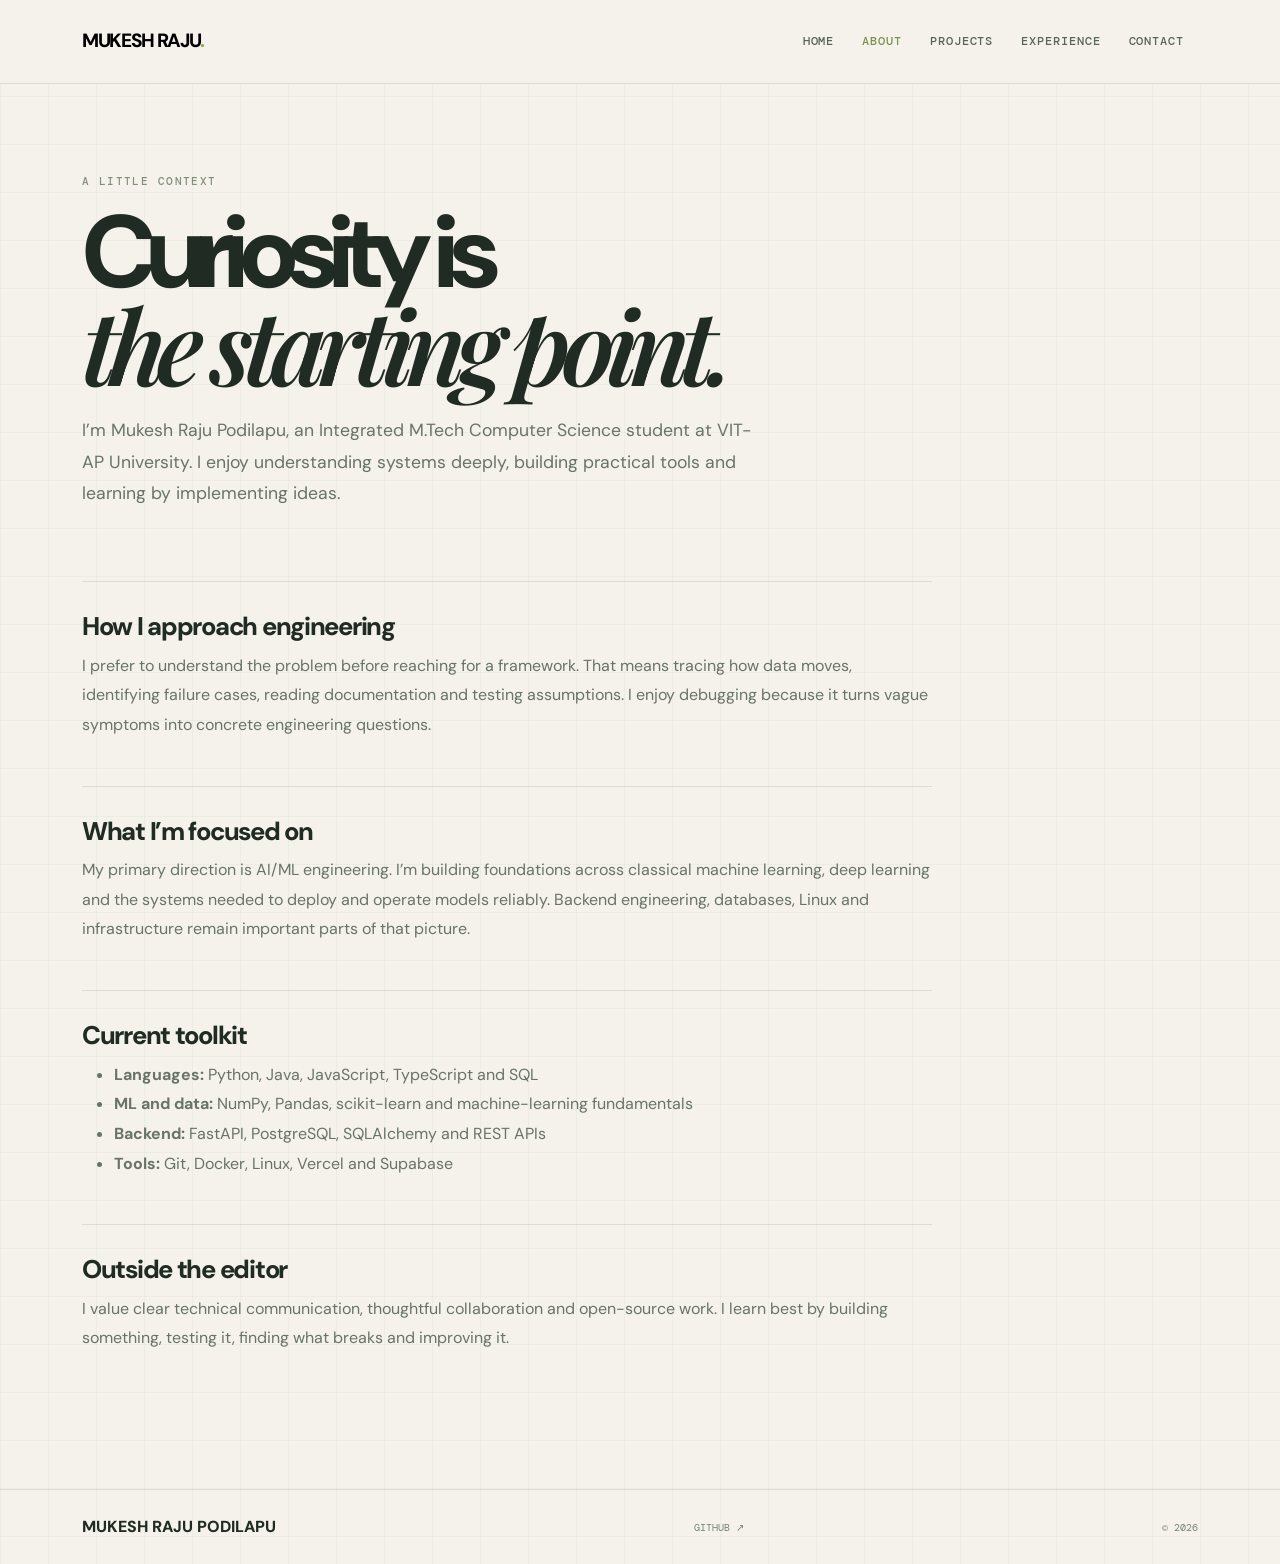
==== about.html @ 0f360ba4 "Add portfolio about.html" ====
<!doctype html><html lang="en"><head><meta charset="utf-8"><meta name="viewport" content="width=device-width,initial-scale=1"><title>About — Mukesh Raju Podilapu</title><link href="https://cdn.jsdelivr.net/npm/bootstrap@5.3.3/dist/css/bootstrap.min.css" rel="stylesheet"><link href="styles.css" rel="stylesheet"></head><body><nav class="navbar navbar-expand-lg site-nav"><div class="container"><a class="navbar-brand brand-name" href="index.html">MUKESH RAJU<span>.</span></a><button class="navbar-toggler" data-bs-toggle="collapse" data-bs-target="#mainNav"><span class="navbar-toggler-icon"></span></button><div class="collapse navbar-collapse" id="mainNav"><ul class="navbar-nav ms-auto"><li><a class="nav-link" href="index.html">Home</a></li><li><a class="nav-link active" href="about.html">About</a></li><li><a class="nav-link" href="projects.html">Projects</a></li><li><a class="nav-link" href="experience.html">Experience</a></li><li><a class="nav-link" href="contact.html">Contact</a></li></ul></div></div></nav><main><header class="page-intro"><div class="container"><div class="eyebrow">A LITTLE CONTEXT</div><h1 class="page-title">Curiosity is<br><span class="serif">the starting point.</span></h1><p class="intro-copy">I’m Mukesh Raju Podilapu, an Integrated M.Tech Computer Science student at VIT-AP University. I enjoy understanding systems deeply, building practical tools and learning by implementing ideas.</p></div></header><section class="section pt-0"><div class="container"><div class="content-block"><h2>How I approach engineering</h2><p>I prefer to understand the problem before reaching for a framework. That means tracing how data moves, identifying failure cases, reading documentation and testing assumptions. I enjoy debugging because it turns vague symptoms into concrete engineering questions.</p></div><div class="content-block"><h2>What I’m focused on</h2><p>My primary direction is AI/ML engineering. I’m building foundations across classical machine learning, deep learning and the systems needed to deploy and operate models reliably. Backend engineering, databases, Linux and infrastructure remain important parts of that picture.</p></div><div class="content-block"><h2>Current toolkit</h2><ul><li><strong>Languages:</strong> Python, Java, JavaScript, TypeScript and SQL</li><li><strong>ML and data:</strong> NumPy, Pandas, scikit-learn and machine-learning fundamentals</li><li><strong>Backend:</strong> FastAPI, PostgreSQL, SQLAlchemy and REST APIs</li><li><strong>Tools:</strong> Git, Docker, Linux, Vercel and Supabase</li></ul></div><div class="content-block"><h2>Outside the editor</h2><p>I value clear technical communication, thoughtful collaboration and open-source work. I learn best by building something, testing it, finding what breaks and improving it.</p></div></div></section></main><footer class="site-footer"><div class="container footer-inner"><strong>MUKESH RAJU PODILAPU</strong><a href="https://github.com/mukeshraju2006">GITHUB ↗</a><span>© <span data-year></span></span></div></footer><script src="https://cdn.jsdelivr.net/npm/bootstrap@5.3.3/dist/js/bootstrap.bundle.min.js"></script><script src="script.js"></script></body></html>
---- styles.css ----
@import url('https://fonts.googleapis.com/css2?family=DM+Mono:wght@400;500&family=DM+Sans:wght@400;500;600;700;800&family=Playfair+Display:ital,wght@1,600&display=swap');
:root{--paper:#f4f2eb;--ink:#202b23;--forest:#263c30;--green:#c8f169;--muted:#68736a;--line:#d9ddd3;--display:'DM Sans',sans-serif;--mono:'DM Mono',monospace}
*{box-sizing:border-box}html{scroll-behavior:smooth}body{margin:0;background:var(--paper);color:var(--ink);font-family:var(--display);background-image:linear-gradient(#263c3009 1px,transparent 1px),linear-gradient(90deg,#263c3009 1px,transparent 1px);background-size:48px 48px}
a{color:inherit;text-decoration:none}.site-nav{padding:22px 0;background:#f4f2ebdf;backdrop-filter:blur(14px);border-bottom:1px solid var(--line)}.brand-name{font-weight:800;letter-spacing:-.07em;font-size:1.2rem}.brand-name span,.hero h1 .serif{color:#8da95a}.nav-link{font:500 .72rem var(--mono);text-transform:uppercase;letter-spacing:.08em;color:#58645a!important;padding:10px 14px!important}.nav-link:hover,.nav-link.active{color:#78934e!important}.nav-cta{font:500 .68rem var(--mono);border:1px solid #aab4a6;border-radius:30px;padding:11px 17px}.hero{padding:105px 0 65px;position:relative;overflow:hidden}.hero:after{content:"";position:absolute;width:620px;height:620px;border-radius:50%;right:-150px;top:-130px;z-index:-1;background:repeating-radial-gradient(circle,transparent 0 27px,#263c3020 28px 29px,transparent 30px 55px)}.hero-kicker,.eyebrow,.small-note{font:500 .68rem var(--mono);letter-spacing:.13em;color:#829078}.pulse{display:inline-block;width:8px;height:8px;border-radius:50%;background:#91ae5d;margin-right:9px}.hero h1{font:800 clamp(4rem,10vw,8.6rem)/.83 var(--display);letter-spacing:-.095em;margin:30px 0}.serif{font-family:'Playfair Display',serif;font-weight:600;font-style:italic}.hero-lede{max-width:590px;font-size:1.2rem;line-height:1.8;color:#667168}.hero-actions{display:flex;gap:12px;flex-wrap:wrap;margin-top:30px}.btn-dark-custom,.btn-light-custom{display:inline-flex;align-items:center;gap:15px;padding:15px 20px;border-radius:2px;font:500 .68rem var(--mono);letter-spacing:.07em}.btn-dark-custom{background:var(--forest);color:#fff}.btn-light-custom{border:1px solid #b9c1b5}.hero-portrait{max-width:400px;margin:auto;position:relative;padding:12px 12px 0 0}.portrait-frame{aspect-ratio:4/5;overflow:hidden;border:1px solid #263c3026;box-shadow:0 24px 60px #18231d20}.portrait-frame img{width:100%;height:100%;object-fit:cover;object-position:center}.hero-portrait figcaption{font:500 .58rem var(--mono);letter-spacing:.08em;color:#6c786e;padding-top:14px}.hero-meta{display:flex;align-items:center;gap:18px;margin-top:70px;font:500 .63rem var(--mono);letter-spacing:.1em;color:#748075}.meta-rule{height:1px;width:45px;background:#b9c2b7}.feature-band{background:var(--green);padding:23px 0}.feature-band .container{display:flex;justify-content:space-between;align-items:center;gap:20px}.feature-band p{margin:0;font-weight:700;font-size:1.15rem}.feature-band span{font:500 .63rem var(--mono);letter-spacing:.1em}.section{padding:90px 0}.section-heading{display:flex;justify-content:space-between;gap:35px;align-items:end;margin-bottom:42px}.section-heading h2{font:800 clamp(2.5rem,6vw,5rem)/.98 var(--display);letter-spacing:-.08em;margin:14px 0 0}.section-heading p{max-width:390px;color:var(--muted);line-height:1.8;margin:0}.project-grid{display:grid;grid-template-columns:repeat(2,1fr);gap:28px}.project-card{background:#fff9;border:1px solid #263c3015;box-shadow:0 12px 35px #20312509}.project-visual{height:245px;display:flex;align-items:center;justify-content:center;position:relative;overflow:hidden}.project-visual.dark{background:#263c30;color:#f4f2eb}.project-visual.lime{background:#c8f169}.project-visual.cream{background:#e8e6dc}.visual-big{font:800 clamp(3rem,7vw,5.5rem) var(--display);letter-spacing:-.1em}.visual-big small{display:block;font:500 .58rem var(--mono);letter-spacing:.14em;text-align:center;margin-top:9px}.visual-label{position:absolute;top:20px;left:22px;font:.6rem var(--mono);letter-spacing:.1em}.project-content{padding:25px}.project-top{display:flex;justify-content:space-between}.project-top h3{font-weight:800;letter-spacing:-.05em}.project-content p{color:var(--muted);line-height:1.8}.project-number{font:.7rem var(--mono);color:#8a9a7c}.tags{display:flex;gap:7px;flex-wrap:wrap;margin:16px 0}.tags span{background:#edf0e8;border-radius:20px;padding:6px 10px;font:.6rem var(--mono);color:#5d6b5e}.project-links{display:flex;gap:20px;margin-top:20px}.project-links a{font:.62rem var(--mono);letter-spacing:.08em;color:#718b4b}.section-dark{background:var(--forest);color:var(--paper)}.split{display:grid;grid-template-columns:.85fr 1.15fr;gap:70px}.split-copy{font-size:1.08rem;line-height:1.9;color:#c6d0c5}.tool-grid{display:grid;grid-template-columns:repeat(2,1fr);border-top:1px solid var(--line)}.tool{padding:24px 20px 24px 0;border-bottom:1px solid var(--line);display:flex;gap:18px}.tool:nth-child(odd){border-right:1px solid var(--line)}.tool:nth-child(even){padding-left:24px}.tool-index{font:.65rem var(--mono);color:#8aa45f}.tool h3{font-weight:700;font-size:1.1rem}.tool p{color:var(--muted);margin:0}.page-intro{padding:90px 0 55px}.page-title{font:800 clamp(3.2rem,8vw,7rem)/.9 var(--display);letter-spacing:-.09em;margin:18px 0}.intro-copy{font-size:1.1rem;line-height:1.8;color:var(--muted);max-width:690px}.content-block{padding:30px 0;border-top:1px solid var(--line);max-width:850px}.content-block h2{font-size:1.6rem;font-weight:800;letter-spacing:-.05em}.content-block p,.content-block li{color:var(--muted);line-height:1.85}.timeline{border-left:1px solid #cbd2c7;margin-left:8px}.timeline-item{padding:0 0 38px 32px;position:relative}.timeline-item:before{content:"";position:absolute;width:9px;height:9px;border-radius:50%;background:#90ac5b;left:-5px;top:5px}.timeline-date{font:.65rem var(--mono);color:#839078}.contact-panel{background:var(--forest);color:#f4f2eb;padding:clamp(28px,6vw,65px)}.contact-panel h2{font:800 clamp(2.8rem,7vw,6rem)/.95 var(--display);letter-spacing:-.08em}.contact-panel p{color:#c5cec4;max-width:550px;line-height:1.8}.contact-email{font:500 clamp(1rem,3vw,1.5rem) var(--mono);color:var(--green);display:inline-block;margin-top:20px}.site-footer{padding:25px 0;border-top:1px solid var(--line)}.footer-inner{display:flex;justify-content:space-between;gap:18px;align-items:center;flex-wrap:wrap}.footer-inner span,.footer-inner a{font:.61rem var(--mono);color:#788278}.footer-inner strong{font-weight:800}.reveal{animation:rise .7s both}@keyframes rise{from{opacity:0;transform:translateY(16px)}to{opacity:1;transform:none}}
@media(max-width:991px){.hero{padding-top:70px}.split{grid-template-columns:1fr;gap:25px}.section-heading{display:block}.section-heading p{margin-top:16px}.navbar-nav{padding:15px 0}}@media(max-width:767px){.hero{padding:55px 0 45px}.hero h1{font-size:clamp(3.25rem,15vw,5.2rem)}.hero-meta{margin-top:42px;flex-wrap:wrap}.meta-rule{display:none}.project-grid,.tool-grid{grid-template-columns:1fr}.project-visual{height:220px}.section{padding:58px 0}.page-intro{padding:62px 0 40px}.tool:nth-child(odd){border-right:0}.tool:nth-child(even){padding-left:0}.feature-band .container{display:block}.feature-band span{display:block;margin-top:10px}.footer-inner{align-items:flex-start;flex-direction:column}}
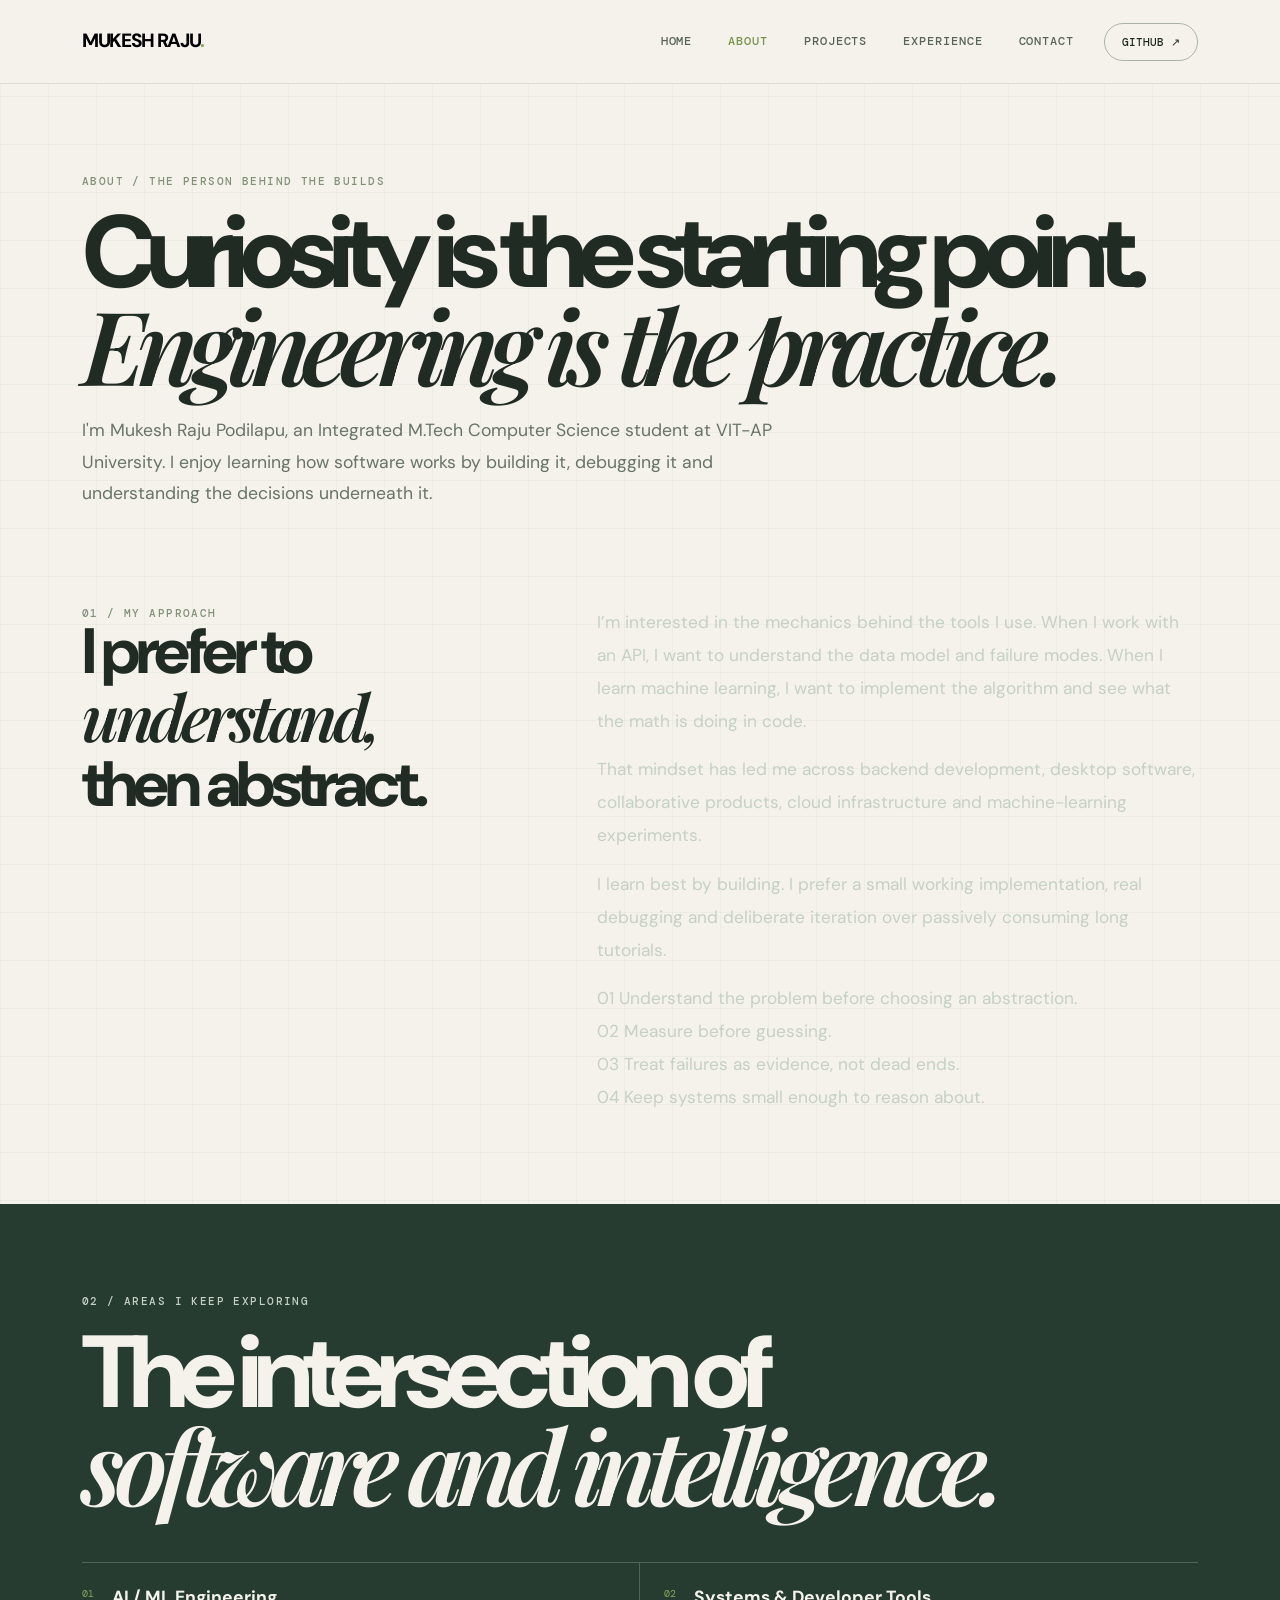
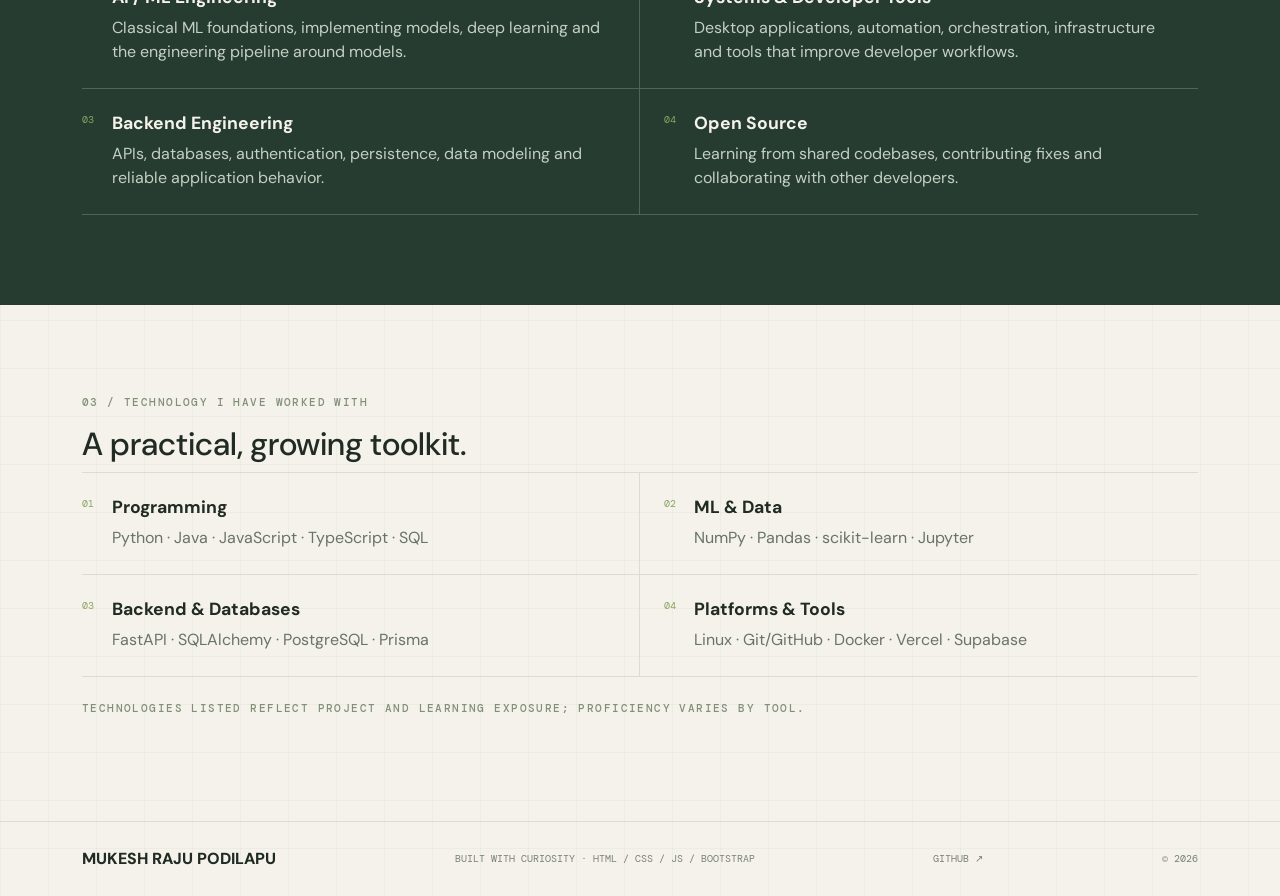
==== commit b7402e91: "Restore exact uploaded about page" ====
--- a/about.html
+++ b/about.html
@@ -1 +1,16 @@
-<!doctype html><html lang="en"><head><meta charset="utf-8"><meta name="viewport" content="width=device-width,initial-scale=1"><title>About — Mukesh Raju Podilapu</title><link href="https://cdn.jsdelivr.net/npm/bootstrap@5.3.3/dist/css/bootstrap.min.css" rel="stylesheet"><link href="styles.css" rel="stylesheet"></head><body><nav class="navbar navbar-expand-lg site-nav"><div class="container"><a class="navbar-brand brand-name" href="index.html">MUKESH RAJU<span>.</span></a><button class="navbar-toggler" data-bs-toggle="collapse" data-bs-target="#mainNav"><span class="navbar-toggler-icon"></span></button><div class="collapse navbar-collapse" id="mainNav"><ul class="navbar-nav ms-auto"><li><a class="nav-link" href="index.html">Home</a></li><li><a class="nav-link active" href="about.html">About</a></li><li><a class="nav-link" href="projects.html">Projects</a></li><li><a class="nav-link" href="experience.html">Experience</a></li><li><a class="nav-link" href="contact.html">Contact</a></li></ul></div></div></nav><main><header class="page-intro"><div class="container"><div class="eyebrow">A LITTLE CONTEXT</div><h1 class="page-title">Curiosity is<br><span class="serif">the starting point.</span></h1><p class="intro-copy">I’m Mukesh Raju Podilapu, an Integrated M.Tech Computer Science student at VIT-AP University. I enjoy understanding systems deeply, building practical tools and learning by implementing ideas.</p></div></header><section class="section pt-0"><div class="container"><div class="content-block"><h2>How I approach engineering</h2><p>I prefer to understand the problem before reaching for a framework. That means tracing how data moves, identifying failure cases, reading documentation and testing assumptions. I enjoy debugging because it turns vague symptoms into concrete engineering questions.</p></div><div class="content-block"><h2>What I’m focused on</h2><p>My primary direction is AI/ML engineering. I’m building foundations across classical machine learning, deep learning and the systems needed to deploy and operate models reliably. Backend engineering, databases, Linux and infrastructure remain important parts of that picture.</p></div><div class="content-block"><h2>Current toolkit</h2><ul><li><strong>Languages:</strong> Python, Java, JavaScript, TypeScript and SQL</li><li><strong>ML and data:</strong> NumPy, Pandas, scikit-learn and machine-learning fundamentals</li><li><strong>Backend:</strong> FastAPI, PostgreSQL, SQLAlchemy and REST APIs</li><li><strong>Tools:</strong> Git, Docker, Linux, Vercel and Supabase</li></ul></div><div class="content-block"><h2>Outside the editor</h2><p>I value clear technical communication, thoughtful collaboration and open-source work. I learn best by building something, testing it, finding what breaks and improving it.</p></div></div></section></main><footer class="site-footer"><div class="container footer-inner"><strong>MUKESH RAJU PODILAPU</strong><a href="https://github.com/mukeshraju2006">GITHUB ↗</a><span>© <span data-year></span></span></div></footer><script src="https://cdn.jsdelivr.net/npm/bootstrap@5.3.3/dist/js/bootstrap.bundle.min.js"></script><script src="script.js"></script></body></html>+<!doctype html>
+<html lang="en"><head><meta charset="utf-8"><meta name="viewport" content="width=device-width, initial-scale=1">
+<meta name="theme-color" content="#f4f2eb"><meta name="description" content="Learn about Mukesh Raju Podilapu, his engineering approach, interests and technical toolkit.">
+<meta property="og:title" content="About — Mukesh Raju Podilapu"><meta property="og:description" content="Learn about Mukesh Raju Podilapu, his engineering approach, interests and technical toolkit.">
+<title>About — Mukesh Raju Podilapu</title><link href="https://cdn.jsdelivr.net/npm/bootstrap@5.3.3/dist/css/bootstrap.min.css" rel="stylesheet">
+<link href="https://cdn.jsdelivr.net/npm/bootstrap-icons@1.11.3/font/bootstrap-icons.min.css" rel="stylesheet"><link href="styles.css" rel="stylesheet"></head><body><div class="page-wrap">
+<nav class="navbar navbar-expand-lg site-nav" aria-label="Main navigation"><div class="container"><a class="navbar-brand brand-name" href="index.html" aria-label="Mukesh Raju home">MUKESH RAJU<span>.</span></a><button class="navbar-toggler" type="button" data-bs-toggle="collapse" data-bs-target="#mainNav" aria-controls="mainNav" aria-expanded="false" aria-label="Toggle navigation"><span class="navbar-toggler-icon"></span></button><div class="collapse navbar-collapse" id="mainNav"><ul class="navbar-nav ms-auto align-items-lg-center gap-lg-2"><li class="nav-item"><a class="nav-link" href="index.html">Home</a></li><li class="nav-item"><a class="nav-link" href="about.html">About</a></li><li class="nav-item"><a class="nav-link" href="projects.html">Projects</a></li><li class="nav-item"><a class="nav-link" href="experience.html">Experience</a></li><li class="nav-item"><a class="nav-link" href="contact.html">Contact</a></li><li class="nav-item ms-lg-2"><a class="nav-cta" href="https://github.com/mukeshraju2006" target="_blank" rel="noreferrer">GITHUB ↗</a></li></ul></div></div></nav>
+<main><section class="page-intro"><div class="container"><div class="eyebrow reveal">ABOUT / THE PERSON BEHIND THE BUILDS</div><h1 class="page-title reveal">Curiosity is the starting point.<br><span class="serif">Engineering is the practice.</span></h1><p class="intro-copy reveal">I'm Mukesh Raju Podilapu, an Integrated M.Tech Computer Science student at VIT-AP University. I enjoy learning how software works by building it, debugging it and understanding the decisions underneath it.</p></div></section>
+<section class="section" style="padding-top:25px"><div class="container"><div class="split"><div><div class="eyebrow">01 / MY APPROACH</div><h2 class="section-heading" style="display:block"><span style="font:800 clamp(2.4rem,5vw,4.5rem)/1 var(--display);letter-spacing:-.07em">I prefer to<br><span class="serif">understand,</span><br>then abstract.</span></h2></div><div class="split-copy"><p>I’m interested in the mechanics behind the tools I use. When I work with an API, I want to understand the data model and failure modes. When I learn machine learning, I want to implement the algorithm and see what the math is doing in code.</p><p>That mindset has led me across backend development, desktop software, collaborative products, cloud infrastructure and machine-learning experiments.</p><p>I learn best by building. I prefer a small working implementation, real debugging and deliberate iteration over passively consuming long tutorials.</p><div class="principles"><div class="principle"><span>01</span> Understand the problem before choosing an abstraction.</div><div class="principle"><span>02</span> Measure before guessing.</div><div class="principle"><span>03</span> Treat failures as evidence, not dead ends.</div><div class="principle"><span>04</span> Keep systems small enough to reason about.</div></div></div></div></div></section>
+<section class="section section-dark"><div class="container"><div class="eyebrow" style="color:#c5d0c4">02 / AREAS I KEEP EXPLORING</div><h2 class="page-title" style="margin-bottom:45px">The intersection of<br><span class="serif">software and intelligence.</span></h2><div class="tool-grid" style="border-color:#536457">
+<div class="tool" style="border-color:#536457"><span class="tool-index">01</span><div><h3>AI / ML Engineering</h3><p style="color:#c5d0c4">Classical ML foundations, implementing models, deep learning and the engineering pipeline around models.</p></div></div>
+<div class="tool" style="border-color:#536457"><span class="tool-index">02</span><div><h3>Systems & Developer Tools</h3><p style="color:#c5d0c4">Desktop applications, automation, orchestration, infrastructure and tools that improve developer workflows.</p></div></div>
+<div class="tool" style="border-color:#536457"><span class="tool-index">03</span><div><h3>Backend Engineering</h3><p style="color:#c5d0c4">APIs, databases, authentication, persistence, data modeling and reliable application behavior.</p></div></div>
+<div class="tool" style="border-color:#536457"><span class="tool-index">04</span><div><h3>Open Source</h3><p style="color:#c5d0c4">Learning from shared codebases, contributing fixes and collaborating with other developers.</p></div></div></div></div></section>
+<section class="section"><div class="container"><div class="eyebrow reveal">03 / TECHNOLOGY I HAVE WORKED WITH</div><h2 class="subsection-title mt-3">A practical, growing toolkit.</h2><div class="tool-grid reveal"><div class="tool"><span class="tool-index">01</span><div><h3>Programming</h3><p>Python · Java · JavaScript · TypeScript · SQL</p></div></div><div class="tool"><span class="tool-index">02</span><div><h3>ML & Data</h3><p>NumPy · Pandas · scikit-learn · Jupyter</p></div></div><div class="tool"><span class="tool-index">03</span><div><h3>Backend & Databases</h3><p>FastAPI · SQLAlchemy · PostgreSQL · Prisma</p></div></div><div class="tool"><span class="tool-index">04</span><div><h3>Platforms & Tools</h3><p>Linux · Git/GitHub · Docker · Vercel · Supabase</p></div></div></div><p class="small-note mt-4">TECHNOLOGIES LISTED REFLECT PROJECT AND LEARNING EXPOSURE; PROFICIENCY VARIES BY TOOL.</p></div></section></main>
+<footer class="site-footer"><div class="container footer-inner"><strong>MUKESH RAJU PODILAPU</strong><span>BUILT WITH CURIOSITY · HTML / CSS / JS / BOOTSTRAP</span><a href="https://github.com/mukeshraju2006" target="_blank" rel="noreferrer">GITHUB ↗</a><span>© <span data-year></span></span></div></footer><script src="https://cdn.jsdelivr.net/npm/bootstrap@5.3.3/dist/js/bootstrap.bundle.min.js"></script><script src="script.js"></script></div></body></html>
